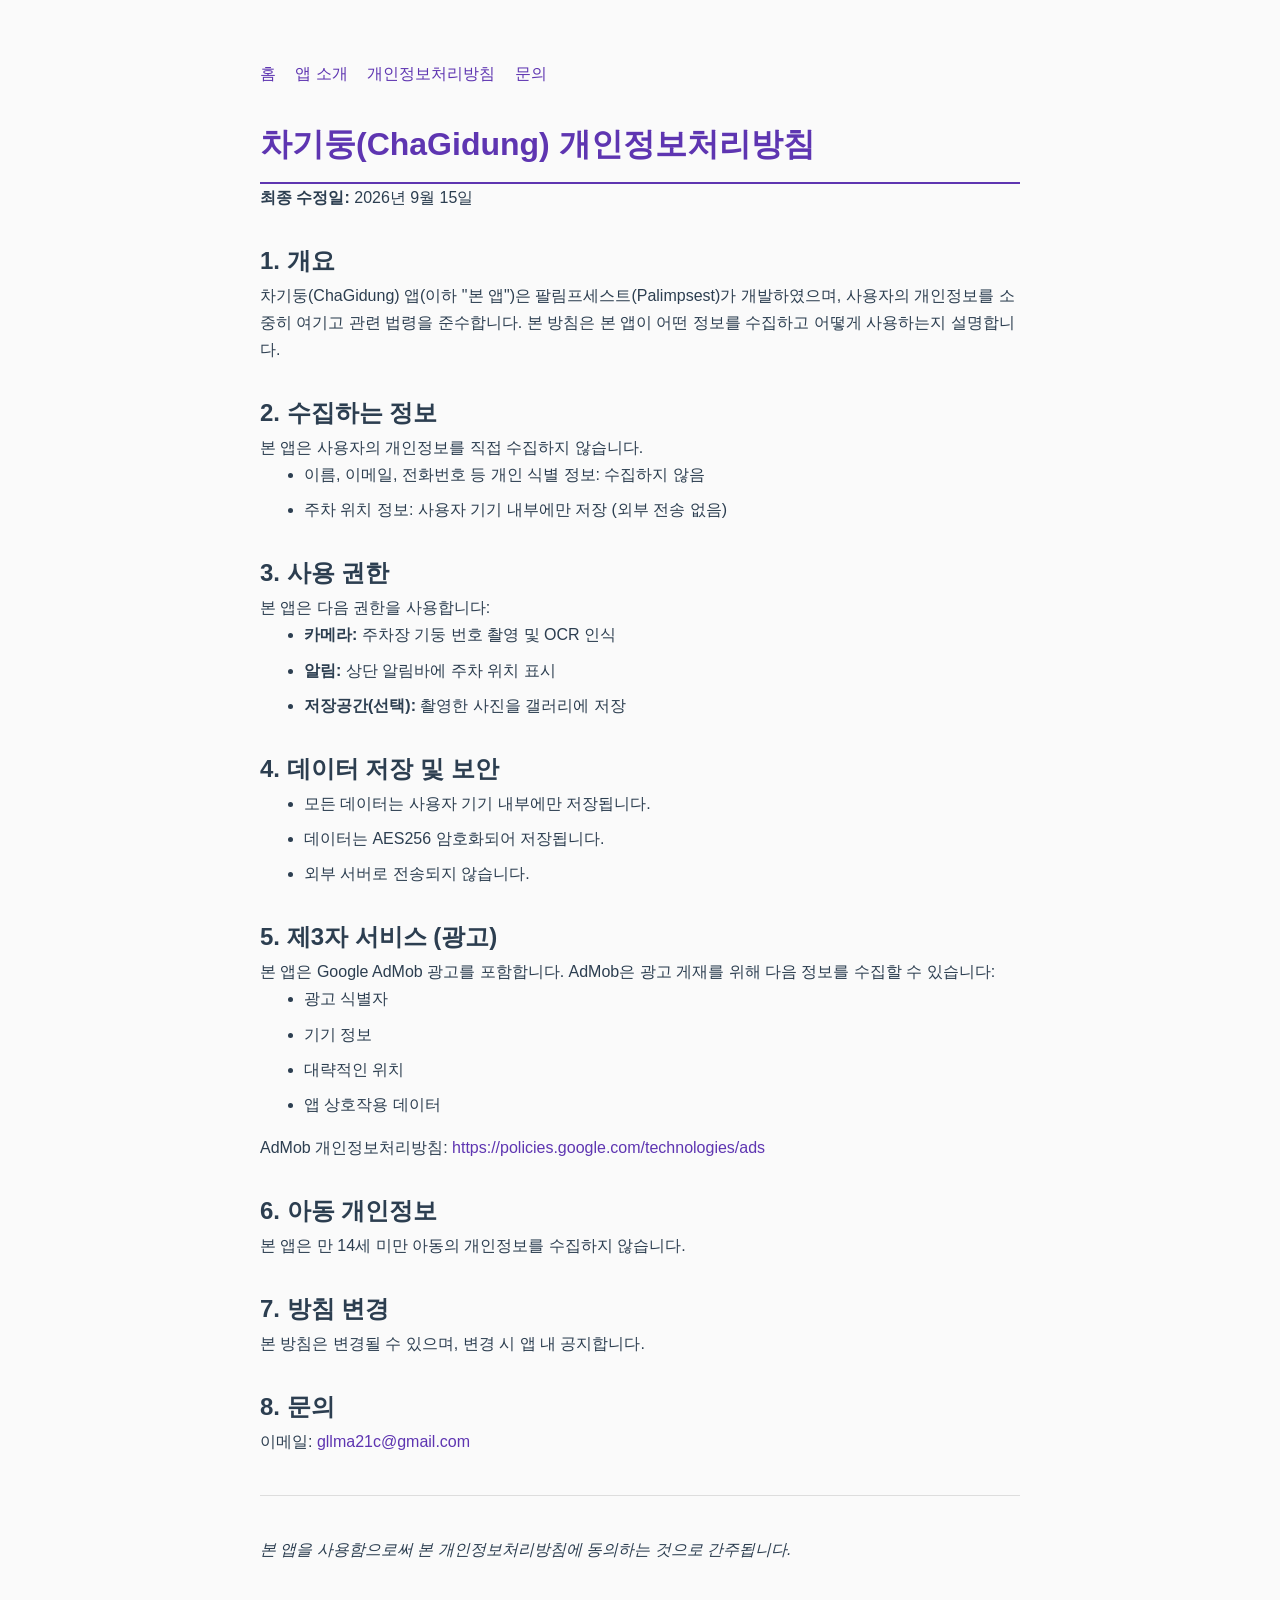
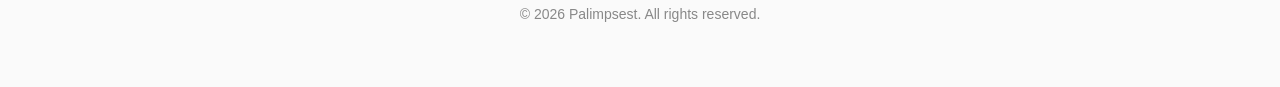
==== privacy.html @ 8a21a1da "Create privacy.html" ====
<!DOCTYPE html>
<html lang="ko">
<head>
    <meta charset="UTF-8">
    <meta name="viewport" content="width=device-width, initial-scale=1.0">
    <title>차기둥 개인정보처리방침 | Palimpsest</title>
    <link rel="stylesheet" href="/style.css">
    <style>
        body { font-family: -apple-system, BlinkMacSystemFont, "Segoe UI", "Malgun Gothic", sans-serif; max-width: 800px; margin: 40px auto; padding: 20px; line-height: 1.7; color: #2C3E50; background: #FAFAFA; }
        h1 { color: #5E35B1; border-bottom: 2px solid #5E35B1; padding-bottom: 10px; }
        h2 { color: #2C3E50; margin-top: 30px; }
        ul { padding-left: 20px; }
        a { color: #5E35B1; }
        hr { margin: 40px 0; border: none; border-top: 1px solid #ddd; }
        .nav { margin-bottom: 30px; }
        .nav a { margin-right: 15px; text-decoration: none; }
        .footer { margin-top: 40px; color: #888; font-size: 14px; text-align: center; }
    </style>
</head>
<body>
    <div class="nav">
        <a href="/">홈</a>
        <a href="/#apps">앱 소개</a>
        <a href="/privacy.html">개인정보처리방침</a>
        <a href="/#contact">문의</a>
    </div>

    <h1>차기둥(ChaGidung) 개인정보처리방침</h1>
    <p><strong>최종 수정일:</strong> 2026년 9월 15일</p>

    <h2>1. 개요</h2>
    <p>차기둥(ChaGidung) 앱(이하 "본 앱")은 팔림프세스트(Palimpsest)가 개발하였으며, 사용자의 개인정보를 소중히 여기고 관련 법령을 준수합니다. 본 방침은 본 앱이 어떤 정보를 수집하고 어떻게 사용하는지 설명합니다.</p>

    <h2>2. 수집하는 정보</h2>
    <p>본 앱은 사용자의 개인정보를 직접 수집하지 않습니다.</p>
    <ul>
        <li>이름, 이메일, 전화번호 등 개인 식별 정보: 수집하지 않음</li>
        <li>주차 위치 정보: 사용자 기기 내부에만 저장 (외부 전송 없음)</li>
    </ul>

    <h2>3. 사용 권한</h2>
    <p>본 앱은 다음 권한을 사용합니다:</p>
    <ul>
        <li><strong>카메라:</strong> 주차장 기둥 번호 촬영 및 OCR 인식</li>
        <li><strong>알림:</strong> 상단 알림바에 주차 위치 표시</li>
        <li><strong>저장공간(선택):</strong> 촬영한 사진을 갤러리에 저장</li>
    </ul>

    <h2>4. 데이터 저장 및 보안</h2>
    <ul>
        <li>모든 데이터는 사용자 기기 내부에만 저장됩니다.</li>
        <li>데이터는 AES256 암호화되어 저장됩니다.</li>
        <li>외부 서버로 전송되지 않습니다.</li>
    </ul>

    <h2>5. 제3자 서비스 (광고)</h2>
    <p>본 앱은 Google AdMob 광고를 포함합니다. AdMob은 광고 게재를 위해 다음 정보를 수집할 수 있습니다:</p>
    <ul>
        <li>광고 식별자</li>
        <li>기기 정보</li>
        <li>대략적인 위치</li>
        <li>앱 상호작용 데이터</li>
    </ul>
    <p>AdMob 개인정보처리방침: <a href="https://policies.google.com/technologies/ads" target="_blank">https://policies.google.com/technologies/ads</a></p>

    <h2>6. 아동 개인정보</h2>
    <p>본 앱은 만 14세 미만 아동의 개인정보를 수집하지 않습니다.</p>

    <h2>7. 방침 변경</h2>
    <p>본 방침은 변경될 수 있으며, 변경 시 앱 내 공지합니다.</p>

    <h2>8. 문의</h2>
    <p>이메일: <a href="mailto:gllma21c@gmail.com">gllma21c@gmail.com</a></p>

    <hr>
    <p><em>본 앱을 사용함으로써 본 개인정보처리방침에 동의하는 것으로 간주됩니다.</em></p>

    <div class="footer">
        © 2026 Palimpsest. All rights reserved.
    </div>
</body>
</html>
---- style.css ----
* {
    margin: 0;
    padding: 0;
    box-sizing: border-box;
}

body {
    font-family: -apple-system, BlinkMacSystemFont, 'Segoe UI', 'Pretendard', sans-serif;
    max-width: 800px;
    margin: 0 auto;
    padding: 40px 20px;
    line-height: 1.8;
    color: #2C3E50;
    background: #FAFAFA;
}

header {
    border-bottom: 3px solid #A8C3A0;
    padding-bottom: 24px;
    margin-bottom: 40px;
}

header h1 {
    color: #2C3E50;
    font-size: 36px;
    margin-bottom: 8px;
}

.tagline {
    font-style: italic;
    color: #666;
    font-size: 18px;
    margin-bottom: 20px;
}

nav a {
    margin-right: 20px;
    color: #4A7C59;
    text-decoration: none;
    font-weight: 500;
    transition: color 0.2s;
}

nav a:hover {
    color: #A8C3A0;
    text-decoration: underline;
}

section {
    margin-bottom: 48px;
}

section h2 {
    color: #2C3E50;
    font-size: 24px;
    margin-bottom: 16px;
    border-left: 4px solid #A8C3A0;
    padding-left: 12px;
}

section p {
    margin-bottom: 12px;
}

ol, ul {
    margin-left: 24px;
    margin-bottom: 16px;
}

ol li, ul li {
    margin-bottom: 8px;
}

.app {
    background: white;
    padding: 20px;
    margin-bottom: 16px;
    border-radius: 12px;
    border: 1px solid #E8E8E8;
    transition: transform 0.2s, box-shadow 0.2s;
}

.app:hover {
    transform: translateY(-2px);
    box-shadow: 0 4px 12px rgba(0, 0, 0, 0.08);
}

.app h3 {
    color: #2C3E50;
    margin-bottom: 8px;
}

.app p {
    color: #666;
    font-size: 15px;
    margin: 0;
}

a {
    color: #4A7C59;
    text-decoration: none;
}

a:hover {
    text-decoration: underline;
}

footer {
    margin-top: 64px;
    padding-top: 24px;
    border-top: 1px solid #E8E8E8;
    color: #888;
    font-size: 14px;
    text-align: center;
}

footer p {
    margin-bottom: 8px;
}
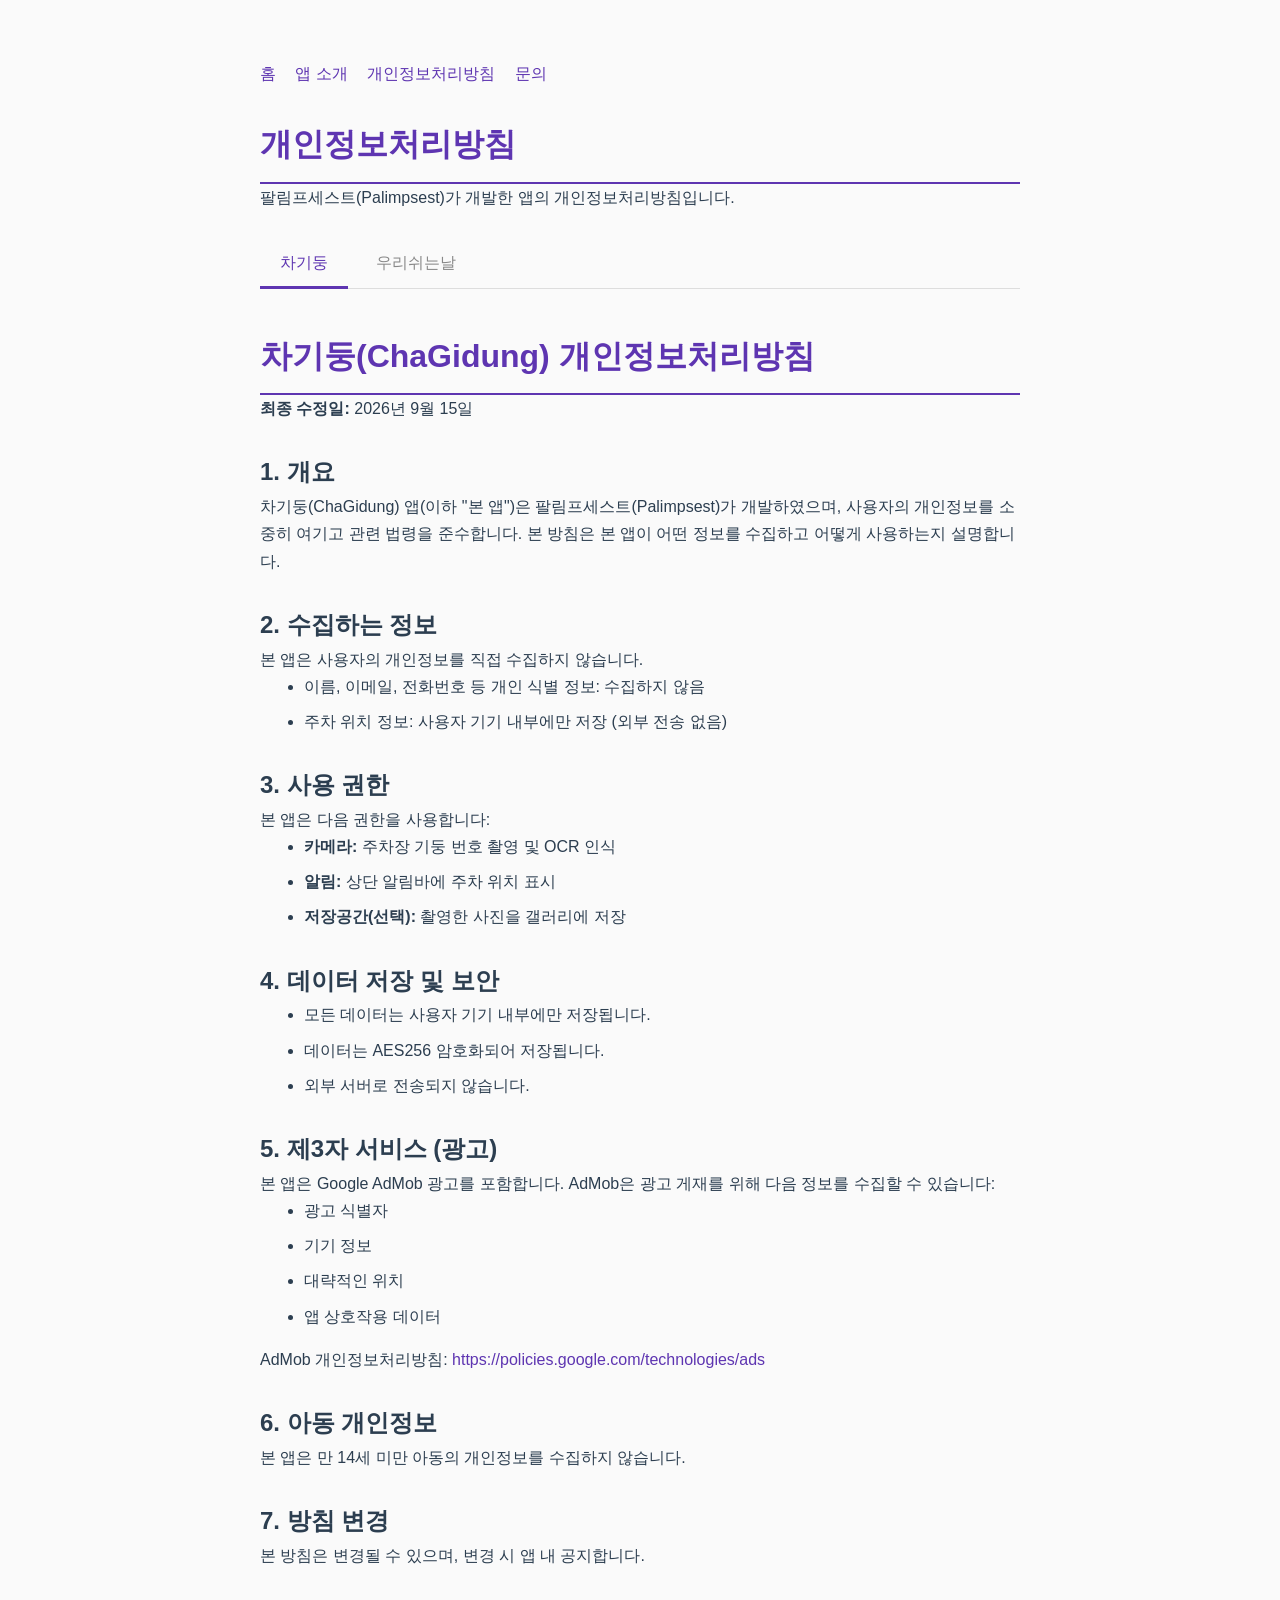
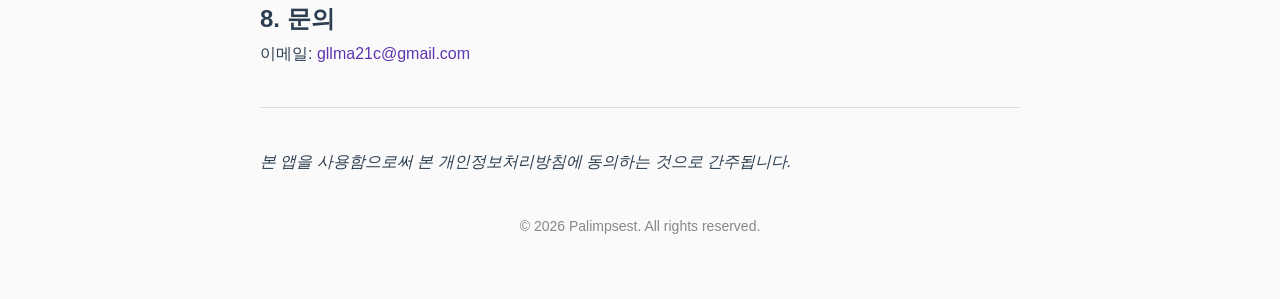
==== commit 0e127f70: "Update privacy.html" ====
--- a/privacy.html
+++ b/privacy.html
@@ -3,18 +3,59 @@
 <head>
     <meta charset="UTF-8">
     <meta name="viewport" content="width=device-width, initial-scale=1.0">
-    <title>차기둥 개인정보처리방침 | Palimpsest</title>
+    <title>개인정보처리방침 | Palimpsest</title>
     <link rel="stylesheet" href="/style.css">
     <style>
         body { font-family: -apple-system, BlinkMacSystemFont, "Segoe UI", "Malgun Gothic", sans-serif; max-width: 800px; margin: 40px auto; padding: 20px; line-height: 1.7; color: #2C3E50; background: #FAFAFA; }
         h1 { color: #5E35B1; border-bottom: 2px solid #5E35B1; padding-bottom: 10px; }
         h2 { color: #2C3E50; margin-top: 30px; }
+        h3 { color: #2C3E50; margin-top: 24px; }
         ul { padding-left: 20px; }
         a { color: #5E35B1; }
         hr { margin: 40px 0; border: none; border-top: 1px solid #ddd; }
         .nav { margin-bottom: 30px; }
         .nav a { margin-right: 15px; text-decoration: none; }
         .footer { margin-top: 40px; color: #888; font-size: 14px; text-align: center; }
+
+        /* 앱 선택 탭 */
+        .app-tabs {
+            display: flex;
+            gap: 8px;
+            margin: 30px 0 40px 0;
+            border-bottom: 1px solid #ddd;
+        }
+        .app-tab {
+            padding: 12px 20px;
+            cursor: pointer;
+            border: none;
+            background: none;
+            font-size: 16px;
+            font-weight: 500;
+            color: #888;
+            border-bottom: 3px solid transparent;
+            margin-bottom: -1px;
+            transition: all 0.2s;
+        }
+        .app-tab:hover { color: #5E35B1; }
+        .app-tab.active {
+            color: #5E35B1;
+            border-bottom-color: #5E35B1;
+        }
+
+        /* 앱 콘텐츠 */
+        .app-content { display: none; }
+        .app-content.active { display: block; }
+
+        /* 우리쉬는날 전용 색상 포인트 */
+        .app-content[data-app="woori"] h2 {
+            color: #A8C3A0;
+        }
+        .app-content[data-app="woori"] a {
+            color: #8BA888;
+        }
+        .app-content[data-app="woori"] .updated {
+            color: #5A5A55;
+        }
     </style>
 </head>
 <body>
@@ -25,58 +66,162 @@
         <a href="/#contact">문의</a>
     </div>
 
-    <h1>차기둥(ChaGidung) 개인정보처리방침</h1>
-    <p><strong>최종 수정일:</strong> 2026년 9월 15일</p>
-
-    <h2>1. 개요</h2>
-    <p>차기둥(ChaGidung) 앱(이하 "본 앱")은 팔림프세스트(Palimpsest)가 개발하였으며, 사용자의 개인정보를 소중히 여기고 관련 법령을 준수합니다. 본 방침은 본 앱이 어떤 정보를 수집하고 어떻게 사용하는지 설명합니다.</p>
-
-    <h2>2. 수집하는 정보</h2>
-    <p>본 앱은 사용자의 개인정보를 직접 수집하지 않습니다.</p>
-    <ul>
-        <li>이름, 이메일, 전화번호 등 개인 식별 정보: 수집하지 않음</li>
-        <li>주차 위치 정보: 사용자 기기 내부에만 저장 (외부 전송 없음)</li>
-    </ul>
-
-    <h2>3. 사용 권한</h2>
-    <p>본 앱은 다음 권한을 사용합니다:</p>
-    <ul>
-        <li><strong>카메라:</strong> 주차장 기둥 번호 촬영 및 OCR 인식</li>
-        <li><strong>알림:</strong> 상단 알림바에 주차 위치 표시</li>
-        <li><strong>저장공간(선택):</strong> 촬영한 사진을 갤러리에 저장</li>
-    </ul>
-
-    <h2>4. 데이터 저장 및 보안</h2>
-    <ul>
-        <li>모든 데이터는 사용자 기기 내부에만 저장됩니다.</li>
-        <li>데이터는 AES256 암호화되어 저장됩니다.</li>
-        <li>외부 서버로 전송되지 않습니다.</li>
-    </ul>
-
-    <h2>5. 제3자 서비스 (광고)</h2>
-    <p>본 앱은 Google AdMob 광고를 포함합니다. AdMob은 광고 게재를 위해 다음 정보를 수집할 수 있습니다:</p>
-    <ul>
-        <li>광고 식별자</li>
-        <li>기기 정보</li>
-        <li>대략적인 위치</li>
-        <li>앱 상호작용 데이터</li>
-    </ul>
-    <p>AdMob 개인정보처리방침: <a href="https://policies.google.com/technologies/ads" target="_blank">https://policies.google.com/technologies/ads</a></p>
-
-    <h2>6. 아동 개인정보</h2>
-    <p>본 앱은 만 14세 미만 아동의 개인정보를 수집하지 않습니다.</p>
-
-    <h2>7. 방침 변경</h2>
-    <p>본 방침은 변경될 수 있으며, 변경 시 앱 내 공지합니다.</p>
-
-    <h2>8. 문의</h2>
-    <p>이메일: <a href="mailto:gllma21c@gmail.com">gllma21c@gmail.com</a></p>
-
-    <hr>
-    <p><em>본 앱을 사용함으로써 본 개인정보처리방침에 동의하는 것으로 간주됩니다.</em></p>
+    <h1>개인정보처리방침</h1>
+    <p>팔림프세스트(Palimpsest)가 개발한 앱의 개인정보처리방침입니다.</p>
+
+    <!-- ⭐ 앱 선택 탭 -->
+    <div class="app-tabs">
+        <button class="app-tab active" data-target="chagidung">차기둥</button>
+        <button class="app-tab" data-target="woori">우리쉬는날</button>
+    </div>
+
+    <!-- ================================================== -->
+    <!-- 차기둥 -->
+    <!-- ================================================== -->
+    <div class="app-content active" data-app="chagidung" id="chagidung">
+        <h1>차기둥(ChaGidung) 개인정보처리방침</h1>
+        <p><strong>최종 수정일:</strong> 2026년 9월 15일</p>
+
+        <h2>1. 개요</h2>
+        <p>차기둥(ChaGidung) 앱(이하 "본 앱")은 팔림프세스트(Palimpsest)가 개발하였으며, 사용자의 개인정보를 소중히 여기고 관련 법령을 준수합니다. 본 방침은 본 앱이 어떤 정보를 수집하고 어떻게 사용하는지 설명합니다.</p>
+
+        <h2>2. 수집하는 정보</h2>
+        <p>본 앱은 사용자의 개인정보를 직접 수집하지 않습니다.</p>
+        <ul>
+            <li>이름, 이메일, 전화번호 등 개인 식별 정보: 수집하지 않음</li>
+            <li>주차 위치 정보: 사용자 기기 내부에만 저장 (외부 전송 없음)</li>
+        </ul>
+
+        <h2>3. 사용 권한</h2>
+        <p>본 앱은 다음 권한을 사용합니다:</p>
+        <ul>
+            <li><strong>카메라:</strong> 주차장 기둥 번호 촬영 및 OCR 인식</li>
+            <li><strong>알림:</strong> 상단 알림바에 주차 위치 표시</li>
+            <li><strong>저장공간(선택):</strong> 촬영한 사진을 갤러리에 저장</li>
+        </ul>
+
+        <h2>4. 데이터 저장 및 보안</h2>
+        <ul>
+            <li>모든 데이터는 사용자 기기 내부에만 저장됩니다.</li>
+            <li>데이터는 AES256 암호화되어 저장됩니다.</li>
+            <li>외부 서버로 전송되지 않습니다.</li>
+        </ul>
+
+        <h2>5. 제3자 서비스 (광고)</h2>
+        <p>본 앱은 Google AdMob 광고를 포함합니다. AdMob은 광고 게재를 위해 다음 정보를 수집할 수 있습니다:</p>
+        <ul>
+            <li>광고 식별자</li>
+            <li>기기 정보</li>
+            <li>대략적인 위치</li>
+            <li>앱 상호작용 데이터</li>
+        </ul>
+        <p>AdMob 개인정보처리방침: <a href="https://policies.google.com/technologies/ads" target="_blank">https://policies.google.com/technologies/ads</a></p>
+
+        <h2>6. 아동 개인정보</h2>
+        <p>본 앱은 만 14세 미만 아동의 개인정보를 수집하지 않습니다.</p>
+
+        <h2>7. 방침 변경</h2>
+        <p>본 방침은 변경될 수 있으며, 변경 시 앱 내 공지합니다.</p>
+
+        <h2>8. 문의</h2>
+        <p>이메일: <a href="mailto:gllma21c@gmail.com">gllma21c@gmail.com</a></p>
+
+        <hr>
+        <p><em>본 앱을 사용함으로써 본 개인정보처리방침에 동의하는 것으로 간주됩니다.</em></p>
+    </div>
+
+    <!-- ================================================== -->
+    <!-- 우리쉬는날 -->
+    <!-- ================================================== -->
+    <div class="app-content" data-app="woori" id="woori">
+        <h1>우리쉬는날 개인정보처리방침</h1>
+        <p><strong>최종 수정일:</strong> 2026년 9월 18일</p>
+
+        <h2>1. 개요</h2>
+        <p>우리쉬는날 앱(이하 "본 앱")은 팔림프세스트(Palimpsest)가 개발한 교대근무자용 캘린더 앱입니다. 본 앱은 사용자의 개인정보를 소중히 여기고 관련 법령을 준수합니다. 본 방침은 본 앱이 어떤 정보를 수집하고 어떻게 사용하는지 설명합니다.</p>
+
+        <h2>2. 수집하는 정보</h2>
+        <p>본 앱은 사용자의 개인정보를 직접 수집하지 않습니다.</p>
+        <ul>
+            <li>이름, 이메일, 전화번호 등 개인 식별 정보: 수집하지 않음</li>
+            <li>근무 패턴, 근무 시작일, 개별 날짜 수정 내역: 사용자 기기 내부에만 저장 (외부 전송 없음)</li>
+            <li>앱 설정 (다크모드, 접근성 모드 등): 사용자 기기 내부에만 저장</li>
+        </ul>
+
+        <h2>3. 사용 권한</h2>
+        <p>본 앱은 다음 권한을 사용합니다:</p>
+        <ul>
+            <li><strong>알림(선택):</strong> 근무별 알람 (주간/야간 등)</li>
+            <li><strong>저장공간(선택):</strong> 쉬는 날 이미지를 공유하기 위한 임시 저장</li>
+        </ul>
+
+        <h2>4. 데이터 저장 및 보안</h2>
+        <ul>
+            <li>모든 데이터는 사용자 기기 내부에만 저장됩니다.</li>
+            <li>외부 서버로 전송되지 않습니다.</li>
+            <li>서버를 운영하지 않으므로 클라우드 백업 기능이 없습니다.</li>
+            <li>앱 삭제 시 모든 로컬 데이터가 함께 삭제됩니다.</li>
+        </ul>
+
+        <h2>5. 제3자 서비스 (광고)</h2>
+        <p>본 앱은 Google AdMob 광고를 포함합니다. AdMob은 광고 게재를 위해 다음 정보를 수집할 수 있습니다:</p>
+        <ul>
+            <li>광고 식별자</li>
+            <li>기기 정보</li>
+            <li>대략적인 위치</li>
+            <li>앱 상호작용 데이터</li>
+        </ul>
+        <p>AdMob 개인정보처리방침: <a href="https://policies.google.com/technologies/ads" target="_blank">https://policies.google.com/technologies/ads</a></p>
+
+        <h2>6. 이미지 공유 기능</h2>
+        <p>본 앱의 "쉬는 날 공유" 기능은 사용자가 생성한 이미지를 카카오톡, 문자 등 외부 앱으로 전송합니다. 이 과정에서 본 앱은 이미지를 서버에 저장하거나 수집하지 않으며, 공유는 사용자의 기기에서 시스템 공유 기능을 통해 이루어집니다.</p>
+
+        <h2>7. 아동 개인정보</h2>
+        <p>본 앱은 만 14세 미만 아동의 개인정보를 수집하지 않습니다.</p>
+
+        <h2>8. 방침 변경</h2>
+        <p>본 방침은 변경될 수 있으며, 변경 시 앱 내 공지합니다.</p>
+
+        <h2>9. 문의</h2>
+        <p>이메일: <a href="mailto:gllma21c@gmail.com">gllma21c@gmail.com</a></p>
+
+        <hr>
+        <p><em>본 앱을 사용함으로써 본 개인정보처리방침에 동의하는 것으로 간주됩니다.</em></p>
+    </div>
 
     <div class="footer">
         © 2026 Palimpsest. All rights reserved.
     </div>
+
+    <!-- ⭐ 탭 전환 스크립트 -->
+    <script>
+        const tabs = document.querySelectorAll('.app-tab');
+        const contents = document.querySelectorAll('.app-content');
+
+        tabs.forEach(tab => {
+            tab.addEventListener('click', () => {
+                const target = tab.dataset.target;
+
+                // 탭 활성화
+                tabs.forEach(t => t.classList.remove('active'));
+                tab.classList.add('active');
+
+                // 콘텐츠 전환
+                contents.forEach(c => {
+                    c.classList.toggle('active', c.dataset.app === target);
+                });
+
+                // URL 해시 업데이트 (딥링크 지원)
+                history.replaceState(null, '', '#' + target);
+            });
+        });
+
+        // URL 해시로 초기 탭 결정
+        const hash = window.location.hash.replace('#', '');
+        if (hash === 'woori' || hash === 'chagidung') {
+            const targetTab = document.querySelector(`.app-tab[data-target="${hash}"]`);
+            if (targetTab) targetTab.click();
+        }
+    </script>
 </body>
 </html>
